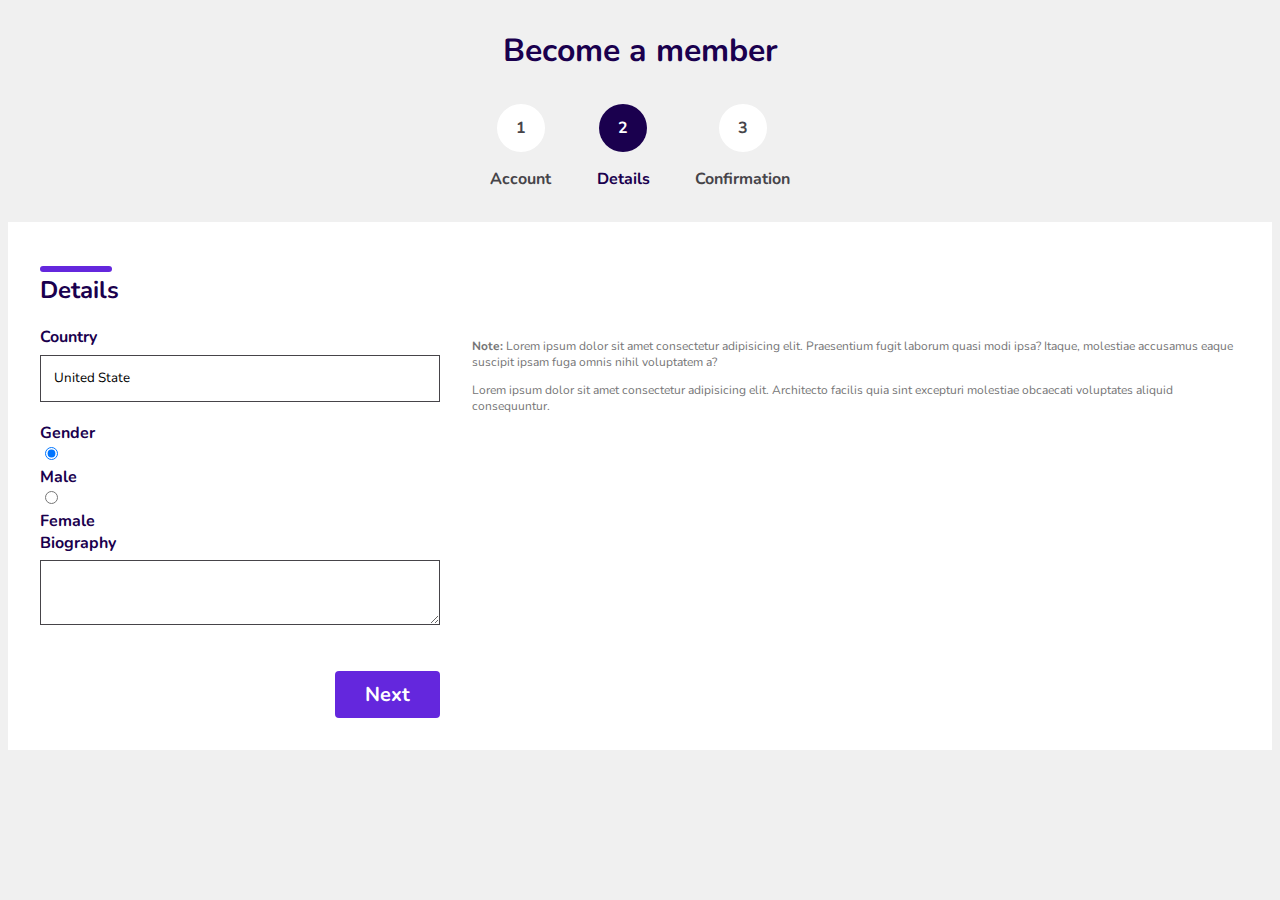
==== step2.html @ b3476177 "custom expand arrow" ====
<!DOCTYPE html>
<html lang="en">
<head>
    <meta charset="UTF-8">
    <meta http-equiv="X-UA-Compatible" content="IE=edge">
    <meta name="viewport" content="width=device-width, initial-scale=1.0">
    <title>Become Member</title>
    <link rel="stylesheet" href="index.css">
    <link rel="stylesheet" href="secondary.css">

</head>
<body>
    <div class="wrapper">
        <h1>Become a member</h1>
        <ul class="process">
            <li>
                <a href="index.html">
                    <div class="circle">1</div>
                    <span>Account</span>
                </a>
            </li>
            <li class="current">
                <a href="step2.html">
                    <div class="circle">2</div>
                    <span>Details</span>
                </a>
            </li>
            <li>
                <a href="step3.html">
                    <div class="circle">3</div>
                    <span>Confirmation</span>
                </a>
            </li>
        </ul>

        <main>
            
            <div class="left-col">
                <h2>Details</h2>
             
                <label for="loc">Country</label>
                <select id="loc">
                    <option value="US">United State</option>
                    <option value="Germany">Germany</option>
                    <option value="France">France</option>
                    <option value="UK">UK</option>
                    <option value="Switzerland">Switzerland</option>
                    <option value="Norway">Norway</option>
                </select>

                <label>Gender</label>
                <div class="radio-btn">
                    <input type="radio" id="male" name="gender" checked>
                    <label for="male" class="left-label">Male</label>    
                </div>
                <div class="radio-btn">
                    <input type="radio" id="female" name="gender">
                    <label for="female" class="left-label">Female</label>    
                </div>

                <label for="bio">Biography</label>
                <textarea></textarea>

                <a href="step3.html" class="cta">Next</a>
            </div>

            <div class="right-col">
                <p><strong>Note: </strong>Lorem ipsum dolor sit amet consectetur adipisicing elit. Praesentium fugit laborum quasi modi ipsa? Itaque, molestiae accusamus eaque suscipit ipsam fuga omnis nihil voluptatem a?</p>
                <p>Lorem ipsum dolor sit amet consectetur adipisicing elit. Architecto facilis quia sint excepturi molestiae obcaecati voluptates aliquid consequuntur.</p>
            </div>
        </main>
    </div>
</body>
</html>
---- index.css ----
@import url('https://fonts.googleapis.com/css?family=Nunito:400,700&display=swap');

* {
    box-sizing: border-box;

}
html, body {
    margin: 0;
    padding: 0;
}

body {
    font-family: 'Nunito', sans-serif;
    background: #F0F0F0;
    color: #1A004E;
    text-align: center;
}

.wrapper {
    padding: .5em;
    text-align: center;
}
.process {
    list-style: none;
    padding: 0;
    /* border: 1px solid; */
    display: flex;
    justify-content: space-between;
    margin: 2em auto;
    width: 300px;
}
.process li a {
    text-decoration: none;
    color:#464449;
    font-weight: bold;
    text-align: center;
}
.circle {
    background-color: white;
    width: 3em;
    height: 3em;
    border-radius: 50%;
    display: grid;
    place-content: center;
    margin: 0 auto 1em;
}
.current .circle {
    background-color: #1A004E;
    color: white;
}
.current span {
    color: #1A004E;
}

main {
    background-color: white;
    padding: 2em;
    text-align: left;
}
h2 {
    font-size:1.5rem;
    position: relative;
}
h2::before {
    content:'';
    position: absolute;
    background-color: #6427dd;
    width: 3em;
    height: 6px;
    top: -.35em;
    left: 0;
    border-radius: 1em;
}
input[type=text], select, textarea {
   width: 100%;
    padding: 1em;
    margin: .5em 0 1.5em;
    font-family: 'Nunito', sans-serif;
    border: 1px solid #464449;
}
input[type=text]:focus, 
textarea:focus {
    border: 2px solid #464449;
}
label{
    font-weight: 700;
    display: block;
}
.error-field {
    border: 3px solid rgb(236, 121, 121);
    margin-bottom: 0;
}
.error {
    background-color: rgb(236, 121, 121);
    display: inline-block;
    margin-top: 0;
    padding: .5em;
    font-weight: bold;
    font-size: .75rem;
    color: white;
}
.cta {
    text-decoration: none;
    background-color: #6427dd;
    color: white;
    font-weight: bold;
    font-size: 1.25rem;
    padding: .5em 1.5em;
    border-radius: .2em;
    margin: 1em 0 2em;
    display: block;
    text-align: center;
}
.right-col {
    color:#757576;
}
@media (min-width:650px) {
    main {
        display: grid;
        grid-template-columns: 400px auto;
        gap: 2em;
    }
    .cta {
        margin-bottom: 0;
        float: right;
    }
    .right-col {
        font-size: .75rem;
        margin-top: 6em;
        position: relative;
    }
}

@media (min-width: 800px) {
    main {
        width: 75 0px;
        margin: 0 auto;
    }
}
---- secondary.css ----
select {
    appearance:none;
	-webkit-appearance:none;
	-moz-appearance:none;
	-ms-appearance:none;
	background:url('https://img.icons8.com/android/24/000000/expand-arrow.png');
	background-repeat: no-repeat;
	background-size:16px 16px;
	background-position: right;
    background-origin: content-box;
}
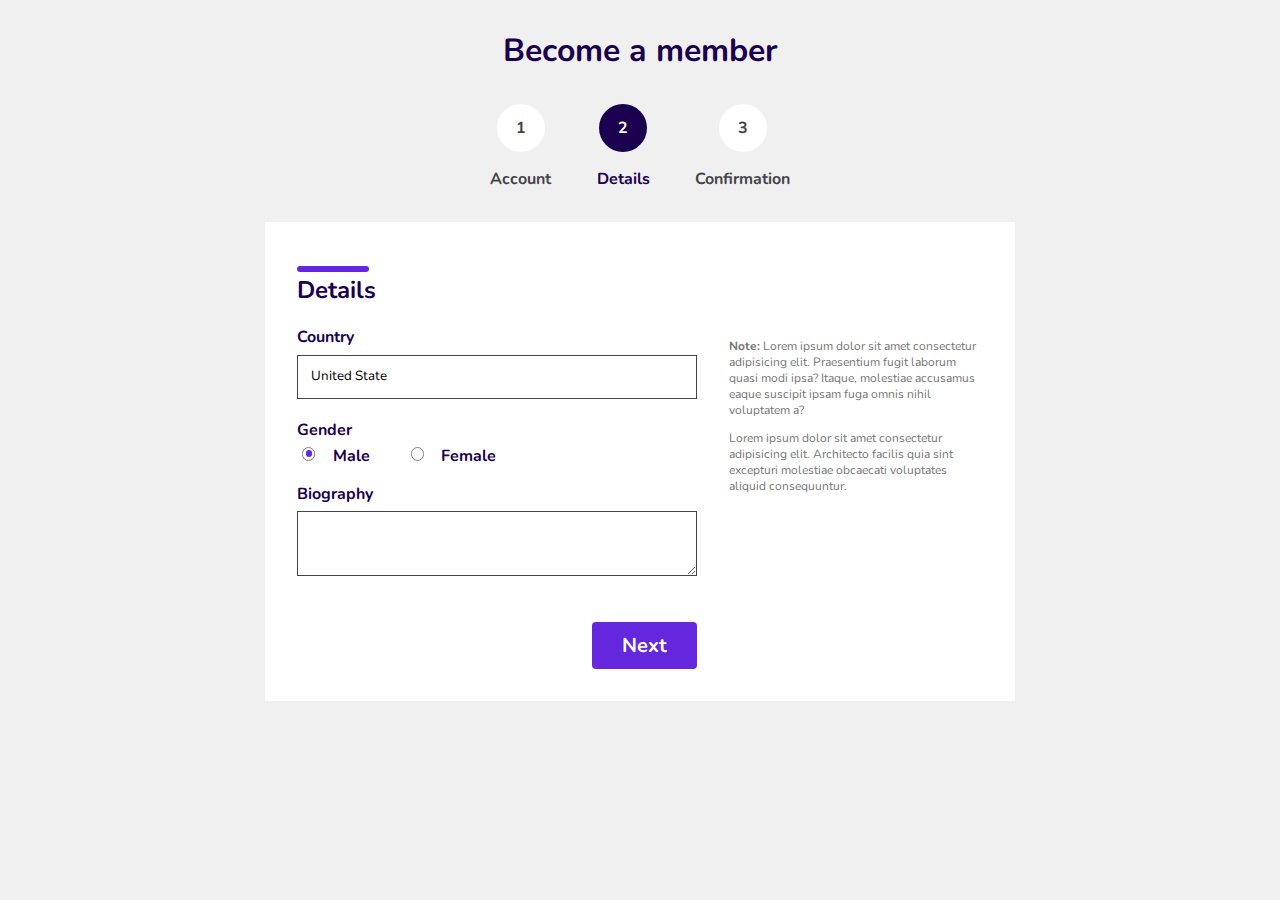
==== commit 1360ad4d: "detail page css" ====
--- a/step2.html
+++ b/step2.html
@@ -49,16 +49,14 @@
                 </select>
 
                 <label>Gender</label>
-                <div class="radio-btn">
-                    <input type="radio" id="male" name="gender" checked>
-                    <label for="male" class="left-label">Male</label>    
-                </div>
-                <div class="radio-btn">
-                    <input type="radio" id="female" name="gender">
-                    <label for="female" class="left-label">Female</label>    
-                </div>
-
-                <label for="bio">Biography</label>
+                
+                <input type="radio" id="male" name="gender" checked>
+                <label for="male" class="left-label">Male</label>    
+            
+                <input type="radio" id="female" name="gender">
+                <label for="female" class="left-label">Female</label>    
+               
+                <label for="bio" class="mt-extra">Biography</label>
                 <textarea></textarea>
 
                 <a href="step3.html" class="cta">Next</a>
--- a/index.css
+++ b/index.css
@@ -86,14 +86,14 @@
     font-weight: 700;
     display: block;
 }
-.error-field {
+.left-col .error-field {
     border: 3px solid rgb(236, 121, 121);
     margin-bottom: 0;
 }
 .error {
     background-color: rgb(236, 121, 121);
     display: inline-block;
-    margin-top: 0;
+    margin-top: -1em;
     padding: .5em;
     font-weight: bold;
     font-size: .75rem;
@@ -133,7 +133,7 @@
 
 @media (min-width: 800px) {
     main {
-        width: 75 0px;
+        width: 750px;
         margin: 0 auto;
     }
 }
--- a/secondary.css
+++ b/secondary.css
@@ -5,7 +5,39 @@
 	-ms-appearance:none;
 	background:url('https://img.icons8.com/android/24/000000/expand-arrow.png');
 	background-repeat: no-repeat;
-	background-size:16px 16px;
+	background-origin: content-box;
 	background-position: right;
-    background-origin: content-box;
-}+	background-size: 16px 16px;
+}
+
+input[type="radio"] {
+	appearance: none;
+	-webkit-appearance:none;
+	-moz-appearance:none;
+	-ms-appearance:none;
+	width: 1em;
+	height: 1em;
+	border: 1px solid grey;
+	border-radius: 50%;
+	position: relative;
+	outline: none;
+	margin-right: 1em;
+	margin-top: .5em;
+}
+input[type="radio"]:checked::before{
+	content:'';
+	width: .5em;
+	height: .5em;
+	position: absolute;
+	top: 20%;
+	left: 25%;
+	background-color: #6427dd;
+	border-radius: 50%;
+}
+.left-label {
+	display: unset;
+	margin-right: 2em;
+}
+.mt-extra {
+	margin-top: 1em;
+}
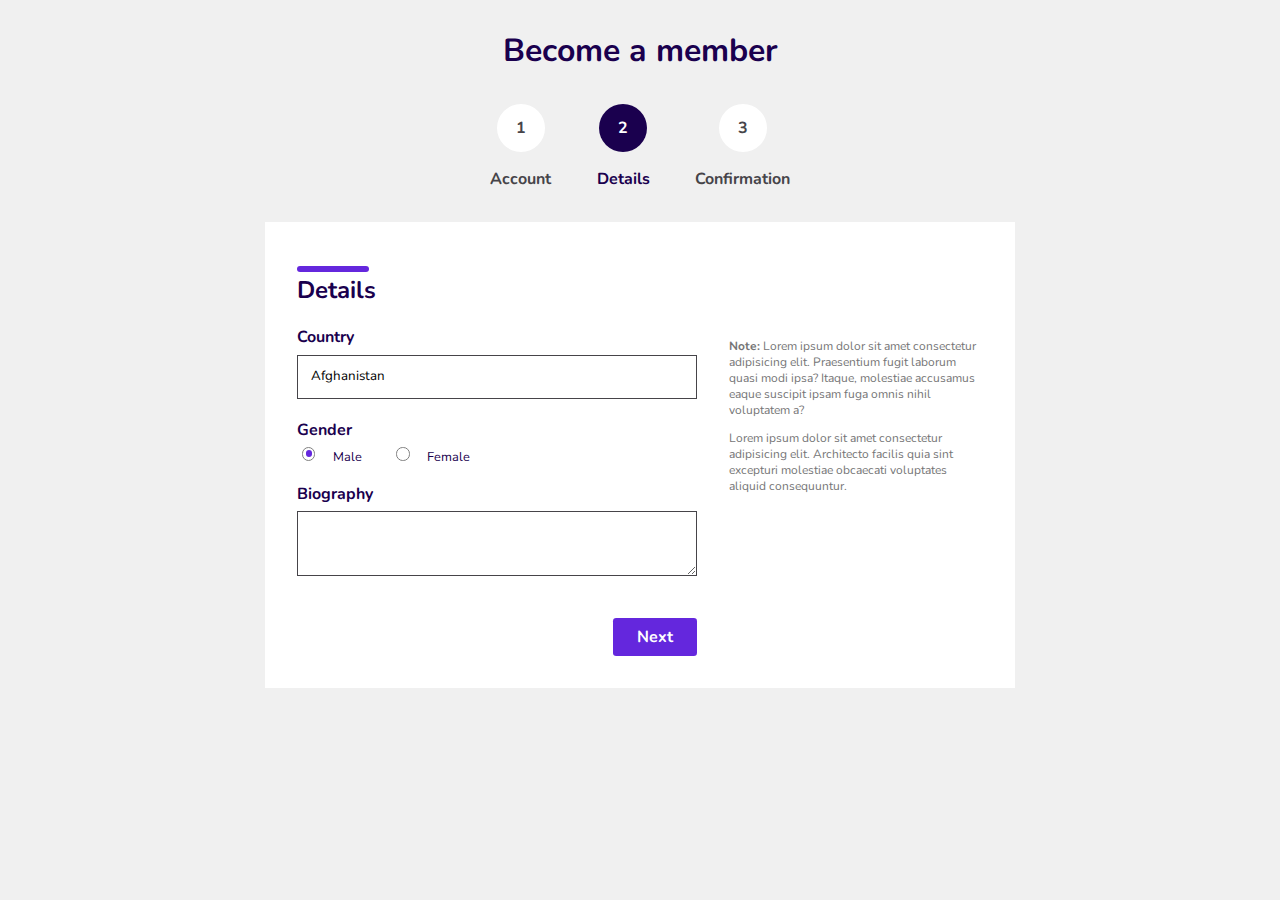
==== commit f1f46ffc: "Update step2.html" ====
--- a/step2.html
+++ b/step2.html
@@ -4,7 +4,7 @@
     <meta charset="UTF-8">
     <meta http-equiv="X-UA-Compatible" content="IE=edge">
     <meta name="viewport" content="width=device-width, initial-scale=1.0">
-    <title>Become Member</title>
+    <title>Step 2</title>
     <link rel="stylesheet" href="index.css">
     <link rel="stylesheet" href="secondary.css">
 
@@ -40,13 +40,253 @@
              
                 <label for="loc">Country</label>
                 <select id="loc">
-                    <option value="US">United State</option>
+                    <option value="Afganistan">Afghanistan</option>
+                    <option value="Albania">Albania</option>
+                    <option value="Algeria">Algeria</option>
+                    <option value="American Samoa">American Samoa</option>
+                    <option value="Andorra">Andorra</option>
+                    <option value="Angola">Angola</option>
+                    <option value="Anguilla">Anguilla</option>
+                    <option value="Antigua & Barbuda">Antigua & Barbuda</option>
+                    <option value="Argentina">Argentina</option>
+                    <option value="Armenia">Armenia</option>
+                    <option value="Aruba">Aruba</option>
+                    <option value="Australia">Australia</option>
+                    <option value="Austria">Austria</option>
+                    <option value="Azerbaijan">Azerbaijan</option>
+                    <option value="Bahamas">Bahamas</option>
+                    <option value="Bahrain">Bahrain</option>
+                    <option value="Bangladesh">Bangladesh</option>
+                    <option value="Barbados">Barbados</option>
+                    <option value="Belarus">Belarus</option>
+                    <option value="Belgium">Belgium</option>
+                    <option value="Belize">Belize</option>
+                    <option value="Benin">Benin</option>
+                    <option value="Bermuda">Bermuda</option>
+                    <option value="Bhutan">Bhutan</option>
+                    <option value="Bolivia">Bolivia</option>
+                    <option value="Bonaire">Bonaire</option>
+                    <option value="Bosnia & Herzegovina">Bosnia & Herzegovina</option>
+                    <option value="Botswana">Botswana</option>
+                    <option value="Brazil">Brazil</option>
+                    <option value="British Indian Ocean Ter">British Indian Ocean Ter</option>
+                    <option value="Brunei">Brunei</option>
+                    <option value="Bulgaria">Bulgaria</option>
+                    <option value="Burkina Faso">Burkina Faso</option>
+                    <option value="Burundi">Burundi</option>
+                    <option value="Cambodia">Cambodia</option>
+                    <option value="Cameroon">Cameroon</option>
+                    <option value="Canada">Canada</option>
+                    <option value="Canary Islands">Canary Islands</option>
+                    <option value="Cape Verde">Cape Verde</option>
+                    <option value="Cayman Islands">Cayman Islands</option>
+                    <option value="Central African Republic">Central African Republic</option>
+                    <option value="Chad">Chad</option>
+                    <option value="Channel Islands">Channel Islands</option>
+                    <option value="Chile">Chile</option>
+                    <option value="China">China</option>
+                    <option value="Christmas Island">Christmas Island</option>
+                    <option value="Cocos Island">Cocos Island</option>
+                    <option value="Colombia">Colombia</option>
+                    <option value="Comoros">Comoros</option>
+                    <option value="Congo">Congo</option>
+                    <option value="Cook Islands">Cook Islands</option>
+                    <option value="Costa Rica">Costa Rica</option>
+                    <option value="Cote DIvoire">Cote DIvoire</option>
+                    <option value="Croatia">Croatia</option>
+                    <option value="Cuba">Cuba</option>
+                    <option value="Curaco">Curacao</option>
+                    <option value="Cyprus">Cyprus</option>
+                    <option value="Czech Republic">Czech Republic</option>
+                    <option value="Denmark">Denmark</option>
+                    <option value="Djibouti">Djibouti</option>
+                    <option value="Dominica">Dominica</option>
+                    <option value="Dominican Republic">Dominican Republic</option>
+                    <option value="East Timor">East Timor</option>
+                    <option value="Ecuador">Ecuador</option>
+                    <option value="Egypt">Egypt</option>
+                    <option value="El Salvador">El Salvador</option>
+                    <option value="Equatorial Guinea">Equatorial Guinea</option>
+                    <option value="Eritrea">Eritrea</option>
+                    <option value="Estonia">Estonia</option>
+                    <option value="Ethiopia">Ethiopia</option>
+                    <option value="Falkland Islands">Falkland Islands</option>
+                    <option value="Faroe Islands">Faroe Islands</option>
+                    <option value="Fiji">Fiji</option>
+                    <option value="Finland">Finland</option>
+                    <option value="France">France</option>
+                    <option value="French Guiana">French Guiana</option>
+                    <option value="French Polynesia">French Polynesia</option>
+                    <option value="French Southern Ter">French Southern Ter</option>
+                    <option value="Gabon">Gabon</option>
+                    <option value="Gambia">Gambia</option>
+                    <option value="Georgia">Georgia</option>
                     <option value="Germany">Germany</option>
-                    <option value="France">France</option>
-                    <option value="UK">UK</option>
+                    <option value="Ghana">Ghana</option>
+                    <option value="Gibraltar">Gibraltar</option>
+                    <option value="Great Britain">Great Britain</option>
+                    <option value="Greece">Greece</option>
+                    <option value="Greenland">Greenland</option>
+                    <option value="Grenada">Grenada</option>
+                    <option value="Guadeloupe">Guadeloupe</option>
+                    <option value="Guam">Guam</option>
+                    <option value="Guatemala">Guatemala</option>
+                    <option value="Guinea">Guinea</option>
+                    <option value="Guyana">Guyana</option>
+                    <option value="Haiti">Haiti</option>
+                    <option value="Hawaii">Hawaii</option>
+                    <option value="Honduras">Honduras</option>
+                    <option value="Hong Kong">Hong Kong</option>
+                    <option value="Hungary">Hungary</option>
+                    <option value="Iceland">Iceland</option>
+                    <option value="Indonesia">Indonesia</option>
+                    <option value="India">India</option>
+                    <option value="Iran">Iran</option>
+                    <option value="Iraq">Iraq</option>
+                    <option value="Ireland">Ireland</option>
+                    <option value="Isle of Man">Isle of Man</option>
+                    <option value="Israel">Israel</option>
+                    <option value="Italy">Italy</option>
+                    <option value="Jamaica">Jamaica</option>
+                    <option value="Japan">Japan</option>
+                    <option value="Jordan">Jordan</option>
+                    <option value="Kazakhstan">Kazakhstan</option>
+                    <option value="Kenya">Kenya</option>
+                    <option value="Kiribati">Kiribati</option>
+                    <option value="Korea North">Korea North</option>
+                    <option value="Korea Sout">Korea South</option>
+                    <option value="Kuwait">Kuwait</option>
+                    <option value="Kyrgyzstan">Kyrgyzstan</option>
+                    <option value="Laos">Laos</option>
+                    <option value="Latvia">Latvia</option>
+                    <option value="Lebanon">Lebanon</option>
+                    <option value="Lesotho">Lesotho</option>
+                    <option value="Liberia">Liberia</option>
+                    <option value="Libya">Libya</option>
+                    <option value="Liechtenstein">Liechtenstein</option>
+                    <option value="Lithuania">Lithuania</option>
+                    <option value="Luxembourg">Luxembourg</option>
+                    <option value="Macau">Macau</option>
+                    <option value="Macedonia">Macedonia</option>
+                    <option value="Madagascar">Madagascar</option>
+                    <option value="Malaysia">Malaysia</option>
+                    <option value="Malawi">Malawi</option>
+                    <option value="Maldives">Maldives</option>
+                    <option value="Mali">Mali</option>
+                    <option value="Malta">Malta</option>
+                    <option value="Marshall Islands">Marshall Islands</option>
+                    <option value="Martinique">Martinique</option>
+                    <option value="Mauritania">Mauritania</option>
+                    <option value="Mauritius">Mauritius</option>
+                    <option value="Mayotte">Mayotte</option>
+                    <option value="Mexico">Mexico</option>
+                    <option value="Midway Islands">Midway Islands</option>
+                    <option value="Moldova">Moldova</option>
+                    <option value="Monaco">Monaco</option>
+                    <option value="Mongolia">Mongolia</option>
+                    <option value="Montserrat">Montserrat</option>
+                    <option value="Morocco">Morocco</option>
+                    <option value="Mozambique">Mozambique</option>
+                    <option value="Myanmar">Myanmar</option>
+                    <option value="Nambia">Nambia</option>
+                    <option value="Nauru">Nauru</option>
+                    <option value="Nepal">Nepal</option>
+                    <option value="Netherland Antilles">Netherland Antilles</option>
+                    <option value="Netherlands">Netherlands (Holland, Europe)</option>
+                    <option value="Nevis">Nevis</option>
+                    <option value="New Caledonia">New Caledonia</option>
+                    <option value="New Zealand">New Zealand</option>
+                    <option value="Nicaragua">Nicaragua</option>
+                    <option value="Niger">Niger</option>
+                    <option value="Nigeria">Nigeria</option>
+                    <option value="Niue">Niue</option>
+                    <option value="Norfolk Island">Norfolk Island</option>
+                    <option value="Norway">Norway</option>
+                    <option value="Oman">Oman</option>
+                    <option value="Pakistan">Pakistan</option>
+                    <option value="Palau Island">Palau Island</option>
+                    <option value="Palestine">Palestine</option>
+                    <option value="Panama">Panama</option>
+                    <option value="Papua New Guinea">Papua New Guinea</option>
+                    <option value="Paraguay">Paraguay</option>
+                    <option value="Peru">Peru</option>
+                    <option value="Phillipines">Philippines</option>
+                    <option value="Pitcairn Island">Pitcairn Island</option>
+                    <option value="Poland">Poland</option>
+                    <option value="Portugal">Portugal</option>
+                    <option value="Puerto Rico">Puerto Rico</option>
+                    <option value="Qatar">Qatar</option>
+                    <option value="Republic of Montenegro">Republic of Montenegro</option>
+                    <option value="Republic of Serbia">Republic of Serbia</option>
+                    <option value="Reunion">Reunion</option>
+                    <option value="Romania">Romania</option>
+                    <option value="Russia">Russia</option>
+                    <option value="Rwanda">Rwanda</option>
+                    <option value="St Barthelemy">St Barthelemy</option>
+                    <option value="St Eustatius">St Eustatius</option>
+                    <option value="St Helena">St Helena</option>
+                    <option value="St Kitts-Nevis">St Kitts-Nevis</option>
+                    <option value="St Lucia">St Lucia</option>
+                    <option value="St Maarten">St Maarten</option>
+                    <option value="St Pierre & Miquelon">St Pierre & Miquelon</option>
+                    <option value="St Vincent & Grenadines">St Vincent & Grenadines</option>
+                    <option value="Saipan">Saipan</option>
+                    <option value="Samoa">Samoa</option>
+                    <option value="Samoa American">Samoa American</option>
+                    <option value="San Marino">San Marino</option>
+                    <option value="Sao Tome & Principe">Sao Tome & Principe</option>
+                    <option value="Saudi Arabia">Saudi Arabia</option>
+                    <option value="Senegal">Senegal</option>
+                    <option value="Seychelles">Seychelles</option>
+                    <option value="Sierra Leone">Sierra Leone</option>
+                    <option value="Singapore">Singapore</option>
+                    <option value="Slovakia">Slovakia</option>
+                    <option value="Slovenia">Slovenia</option>
+                    <option value="Solomon Islands">Solomon Islands</option>
+                    <option value="Somalia">Somalia</option>
+                    <option value="South Africa">South Africa</option>
+                    <option value="Spain">Spain</option>
+                    <option value="Sri Lanka">Sri Lanka</option>
+                    <option value="Sudan">Sudan</option>
+                    <option value="Suriname">Suriname</option>
+                    <option value="Swaziland">Swaziland</option>
+                    <option value="Sweden">Sweden</option>
                     <option value="Switzerland">Switzerland</option>
-                    <option value="Norway">Norway</option>
-                </select>
+                    <option value="Syria">Syria</option>
+                    <option value="Tahiti">Tahiti</option>
+                    <option value="Taiwan">Taiwan</option>
+                    <option value="Tajikistan">Tajikistan</option>
+                    <option value="Tanzania">Tanzania</option>
+                    <option value="Thailand">Thailand</option>
+                    <option value="Togo">Togo</option>
+                    <option value="Tokelau">Tokelau</option>
+                    <option value="Tonga">Tonga</option>
+                    <option value="Trinidad & Tobago">Trinidad & Tobago</option>
+                    <option value="Tunisia">Tunisia</option>
+                    <option value="Turkey">Turkey</option>
+                    <option value="Turkmenistan">Turkmenistan</option>
+                    <option value="Turks & Caicos Is">Turks & Caicos Is</option>
+                    <option value="Tuvalu">Tuvalu</option>
+                    <option value="Uganda">Uganda</option>
+                    <option value="United Kingdom">United Kingdom</option>
+                    <option value="Ukraine">Ukraine</option>
+                    <option value="United Arab Erimates">United Arab Emirates</option>
+                    <option value="United States of America">United States of America</option>
+                    <option value="Uraguay">Uruguay</option>
+                    <option value="Uzbekistan">Uzbekistan</option>
+                    <option value="Vanuatu">Vanuatu</option>
+                    <option value="Vatican City State">Vatican City State</option>
+                    <option value="Venezuela">Venezuela</option>
+                    <option value="Vietnam">Vietnam</option>
+                    <option value="Virgin Islands (Brit)">Virgin Islands (Brit)</option>
+                    <option value="Virgin Islands (USA)">Virgin Islands (USA)</option>
+                    <option value="Wake Island">Wake Island</option>
+                    <option value="Wallis & Futana Is">Wallis & Futana Is</option>
+                    <option value="Yemen">Yemen</option>
+                    <option value="Zaire">Zaire</option>
+                    <option value="Zambia">Zambia</option>
+                    <option value="Zimbabwe">Zimbabwe</option>
+                                 </select>
 
                 <label>Gender</label>
                 
--- a/index.css
+++ b/index.css
@@ -104,7 +104,6 @@
     background-color: #6427dd;
     color: white;
     font-weight: bold;
-    font-size: 1.25rem;
     padding: .5em 1.5em;
     border-radius: .2em;
     margin: 1em 0 2em;
--- a/secondary.css
+++ b/secondary.css
@@ -36,8 +36,57 @@
 }
 .left-label {
 	display: unset;
+	font-weight: normal;
 	margin-right: 2em;
+	font-size: .8rem;
 }
 .mt-extra {
 	margin-top: 1em;
 }
+.extra-height {
+	min-height: 150px;
+}
+
+
+input[type=checkbox] {
+    display: none;
+    pointer-events: none;
+}
+
+input[type=checkbox] + label {
+    cursor: pointer;
+    display: grid;
+    grid-template-columns: auto 3fr;
+}
+
+input[type=checkbox]:checked + label .check {
+    stroke-dashoffset: 0;
+}
+
+svg {
+    width: 2em;
+    stroke: #1A004E;
+    stroke-width: 5;
+    fill: white;
+}
+
+.box {
+    stroke-dasharray: 320;
+    stroke-dashoffset: 0;
+    fill: white;
+    transition: stroke-dashoffset .3s linear;
+}
+
+.check {
+    stroke-dasharray: 70;
+    stroke-dashoffset: 70;
+    fill: none;
+    transition: stroke-dashoffset .3s linear;
+}
+
+.left-col span {
+    padding-top: .4em;
+    margin-left: .5em;
+    font-weight: normal;
+    color: #1A004E;
+}